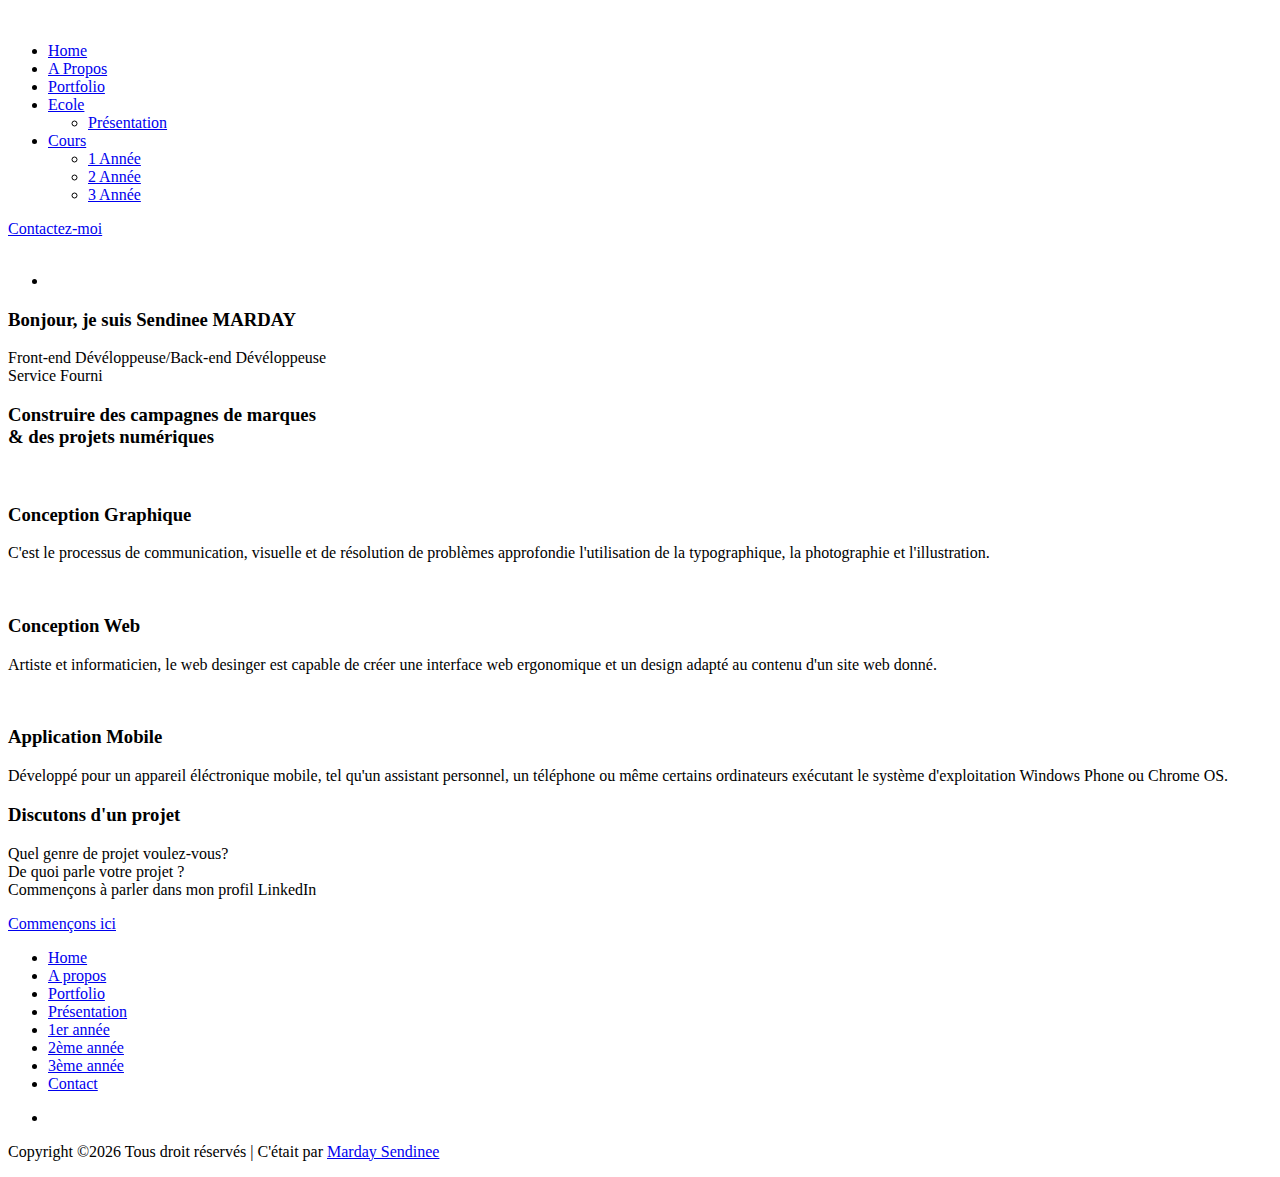
==== index.html @ f63683ca "Add files via upload" ====
<!doctype html>
<html class="no-js">

<head>
    <meta charset="utf-8">
    <meta http-equiv="x-ua-compatible" content="ie=edge">
    <title>PORTFOLIO</title>
    <meta name="description" content="">
    <meta name="viewport" content="width=device-width, initial-scale=1">

    <!-- CSS here -->
    <link rel="stylesheet" href="css/bootstrap.min.css">
    <link rel="stylesheet" href="css/owl.carousel.min.css">
    <link rel="stylesheet" href="css/magnific-popup.css">
    <link rel="stylesheet" href="css/font-awesome.min.css">
    <link rel="stylesheet" href="css/themify-icons.css">
    <link rel="stylesheet" href="css/nice-select.css">
    <link rel="stylesheet" href="css/flaticon.css">
    <link rel="stylesheet" href="css/gijgo.css">
    <link rel="stylesheet" href="css/animate.min.css">
    <link rel="stylesheet" href="css/slick.css">
    <link rel="stylesheet" href="css/slicknav.css">
    <link rel="stylesheet" href="css/style.css">
</head>

<body>

    <!-- header-start -->
    <header>
        <div class="header-area ">
            <div id="sticky-header" class="main-header-area">
                <div class="container-fluid">
                    <div class="row align-items-center">
                        <div class="col-xl-3 col-lg-2">
                            <div class="logo">
                                <a href="index.html">
                                    <img src="img/" alt="">
                                </a>
                            </div>
                        </div>
                        <div class="col-xl-6 col-lg-7">
                            <div class="main-menu  d-none d-lg-block">
                                <nav>
                                    <ul id="navigation">
                                        <li><a class="active" href="index.html">Home</a></li>
                                        <li><a href="propos.html">A Propos</a></li>
                                        <li><a href="portfolio.html">Portfolio</a></li>
                                        <li><a href="#">Ecole<i class="ti-angle-down"></i></a>
                                            <ul class="submenu">
                                                <li><a href="presentation.html">Présentation</a></li>

                                            </ul>
                                        </li>
                                        <li><a href="#">Cours<i class="ti-angle-down"></i></a>
                                            <ul class="submenu">
                                                <li><a href="1_annee.html">1 Année</a></li>
                                                <li><a href="2_annee.html">2 Année</a></li>
                                                <li><a href="3_annee.html">3 Année</a></li>
                                            </ul>
                                        </li>
                                    </ul>
                                </nav>
                            </div>
                        </div>
                        <div class="col-xl-3 col-lg-3 d-none d-lg-block">
                            <div class="Appointment">
                                <div class="book_btn d-none d-lg-block">
                                    <a  href="contact.html">Contactez-moi</a>
                                </div>
                            </div>
                        </div>
                        <div class="col-12">
                            <div class="mobile_menu d-block d-lg-none"></div>
                        </div>
                    </div>

                </div>
            </div>
        </div>
    </header>
    <!-- header-end -->

    <!-- slider_area_start -->
    <div class="slider_area">
        <div class="single_slider  d-flex align-items-center slider_bg_1">
            <div class="shap_pattern d-none d-lg-block">
                <img src="img/about/grid.png" alt="">
            </div>
            <div class="social_links">
                <ul>
                    <li><a href="https://www.linkedin.com/in/sendinee-marday-591853164/"> <i class="fa fa-linkedin"></i> </a></li>
                </ul>
            </div>
            <div class="container">
                <div class="row align-items-center">
                    <div class="col-xl-12">
                        <div class="slider_text text-center">
                            <h3>
                                Bonjour, je suis Sendinee MARDAY
                            </h3>
                            <span>Front-end Dévéloppeuse/Back-end Dévéloppeuse</span>
                        </div>
                    </div>
                </div>
            </div>
        </div>
    </div>
    <!-- slider_area_end -->

    <!-- service_area  -->
    <div class="service_area">
        <div class="container">
            <div class="row">
                <div class="col-xl-12">
                    <div class="section_title text-center mb-65">
                        <span>Service Fourni</span>
                        <h3>Construire des campagnes de marques <br>
                                & des projets numériques</h3>
                    </div>
                </div>
            </div>
            <div class="row">
                <div class="col-xl-4 col-md-4">
                    <div class="single_service text-center">
                        <div class="icon">
                            <img src="img/svg_icon/1.svg" alt="">
                        </div>
                        <h3>Conception Graphique</h3>
                        <p>C'est le processus de communication, visuelle et de résolution de problèmes approfondie l'utilisation de la typographique, la photographie et l'illustration.</p>
                    </div>
                </div>
                <div class="col-xl-4 col-md-4">
                    <div class="single_service text-center">
                        <div class="icon">
                            <img src="img/svg_icon/2.svg" alt="">
                        </div>
                        <h3>Conception Web</h3>
                        <p>Artiste et informaticien, le web desinger est capable de créer une interface web ergonomique et un design adapté au contenu d'un site web donné.</p>
                    </div>
                </div>
                <div class="col-xl-4 col-md-4">
                    <div class="single_service text-center">
                        <div class="icon">
                            <img src="img/svg_icon/3.svg" alt="">
                        </div>
                        <h3>Application Mobile</h3>
                        <p>Développé pour un appareil éléctronique mobile, tel qu'un assistant personnel, un téléphone ou même certains ordinateurs exécutant le système d'exploitation Windows Phone ou Chrome OS.</p>
                    </div>
                </div>
            </div>
        </div>
    </div>
    <!--/ service_area  -->

    
    <div class="discuss_projects">
        <div class="container">
            <div class="row">
                <div class="col-xl-12">
                    <div class="project_text text-center">
                        <h3>Discutons d'un projet</h3>
                        <p>Quel genre de projet voulez-vous? <br> De quoi parle votre projet ? <br> Commençons à parler dans mon profil LinkedIn </p>
                        <a class="boxed-btn3" href="https://www.linkedin.com/in/sendinee-marday-591853164/">Commençons ici</a>
                    </div>
                </div>
            </div>
        </div>
    </div>

    <!-- footer start -->
    <footer class="footer">
        <div class="footer_top">
            <div class="container">
                <div class="row align-items-center">
                    <div class="col-xl-6 col-md-6">
                        <div class="menu_links">
                            <ul>
                                <li><a href="index.html">Home</a></li>
                                <li><a href="propos.html">A propos</a></li>
                                <li><a href="portfolio.html">Portfolio</a></li>
                                <li><a href="presentation.html">Présentation</a></li>
                                <li><a href="1_annee.html">1er année</a></li>
                                <li><a href="2_annee.html">2ème année</a></li>
                                <li><a href="3_annee.html">3ème année</a></li>
                                <li><a href="contact.html">Contact</a></li>

                            </ul>
                        </div>
                    </div>
                    <div class="col-xl-6 col-md-6">
                        <div class="socail_links">
                            <ul>
                                <li><a href="https://www.linkedin.com/in/sendinee-marday-591853164/"> <i class="fa fa-linkedin"></i> </a></li>
                            </ul>
                        </div>
                    </div>
                </div>
            </div>
        </div>
        <div class="copy-right_text">
            <div class="container">
                <div class="footer_border"></div>
                <div class="row">
                    <div class="col-xl-12">
                        <p class="copy_right text-center">
                            <!---------------------------------------Link ------------------------------------------------------->
                            Copyright &copy;<script>document.write(new Date().getFullYear());</script> Tous droit réservés | C'était <i class="fa fa-heart-o" aria-hidden="true"></i> par <a href="https://www.linkedin.com/in/sendinee-marday-591853164/" target="_blank">Marday Sendinee</a>
                            <!------------------------------------------- Link ---------------------------------------->
                        </p>
                    </div>
                </div>
            </div>
        </div>
    </footer>
    <!--/ footer end  -->

    <!-- JS here -->
    <script src="js/vendor/modernizr-3.5.0.min.js"></script>
    <script src="js/vendor/jquery-1.12.4.min.js"></script>
    <script src="js/popper.min.js"></script>
    <script src="js/bootstrap.min.js"></script>
    <script src="js/owl.carousel.min.js"></script>
    <script src="js/isotope.pkgd.min.js"></script>
    <script src="js/ajax-form.js"></script>
    <script src="js/waypoints.min.js"></script>
    <script src="js/jquery.counterup.min.js"></script>
    <script src="js/imagesloaded.pkgd.min.js"></script>
    <script src="js/scrollIt.js"></script>
    <script src="js/jquery.scrollUp.min.js"></script>
    <script src="js/wow.min.js"></script>
    <script src="js/nice-select.min.js"></script>
    <script src="js/jquery.slicknav.min.js"></script>
    <script src="js/jquery.magnific-popup.min.js"></script>
    <script src="js/plugins.js"></script>
    <script src="js/gijgo.min.js"></script>

    <!--contact js-->
    <script src="js/contact.js"></script>
    <script src="js/jquery.ajaxchimp.min.js"></script>
    <script src="js/jquery.form.js"></script>
    <script src="js/jquery.validate.min.js"></script>
    <script src="js/mail-script.js"></script>

    <script src="js/main.js"></script>
</body>

</html>
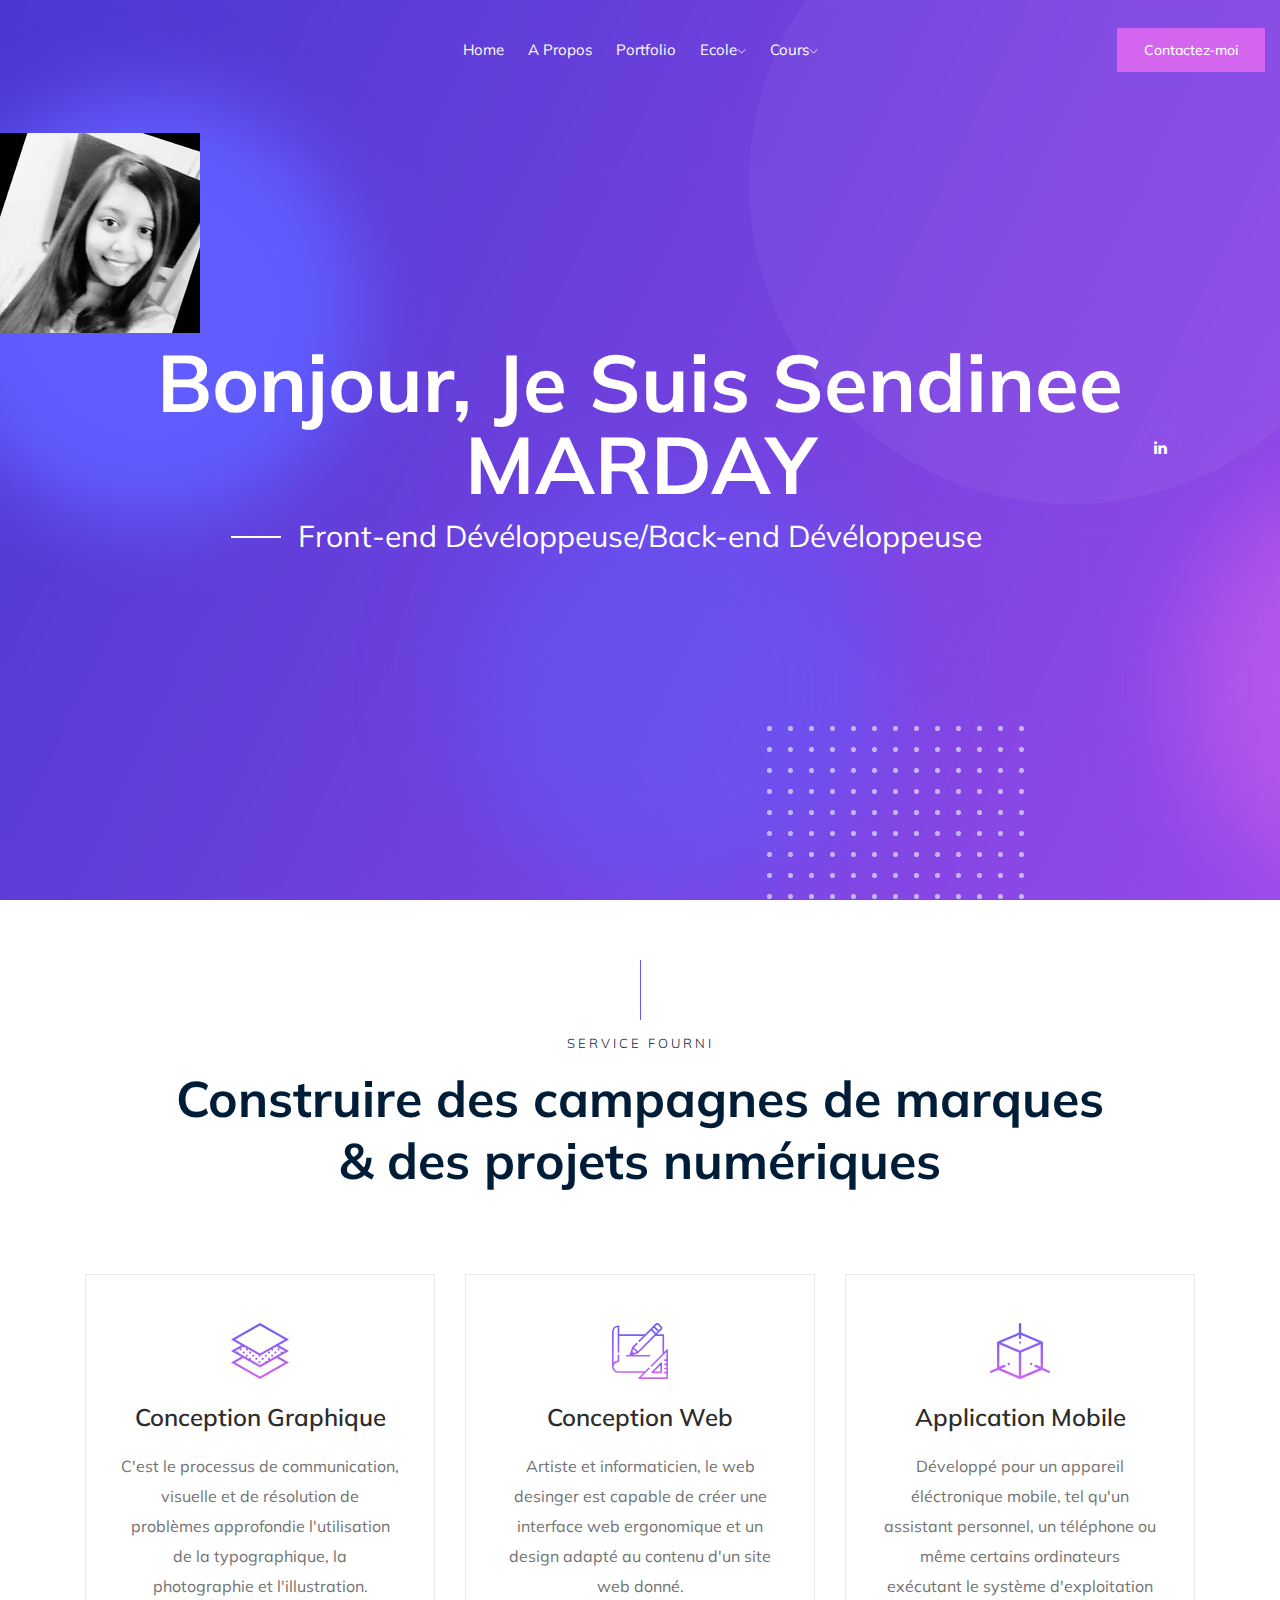
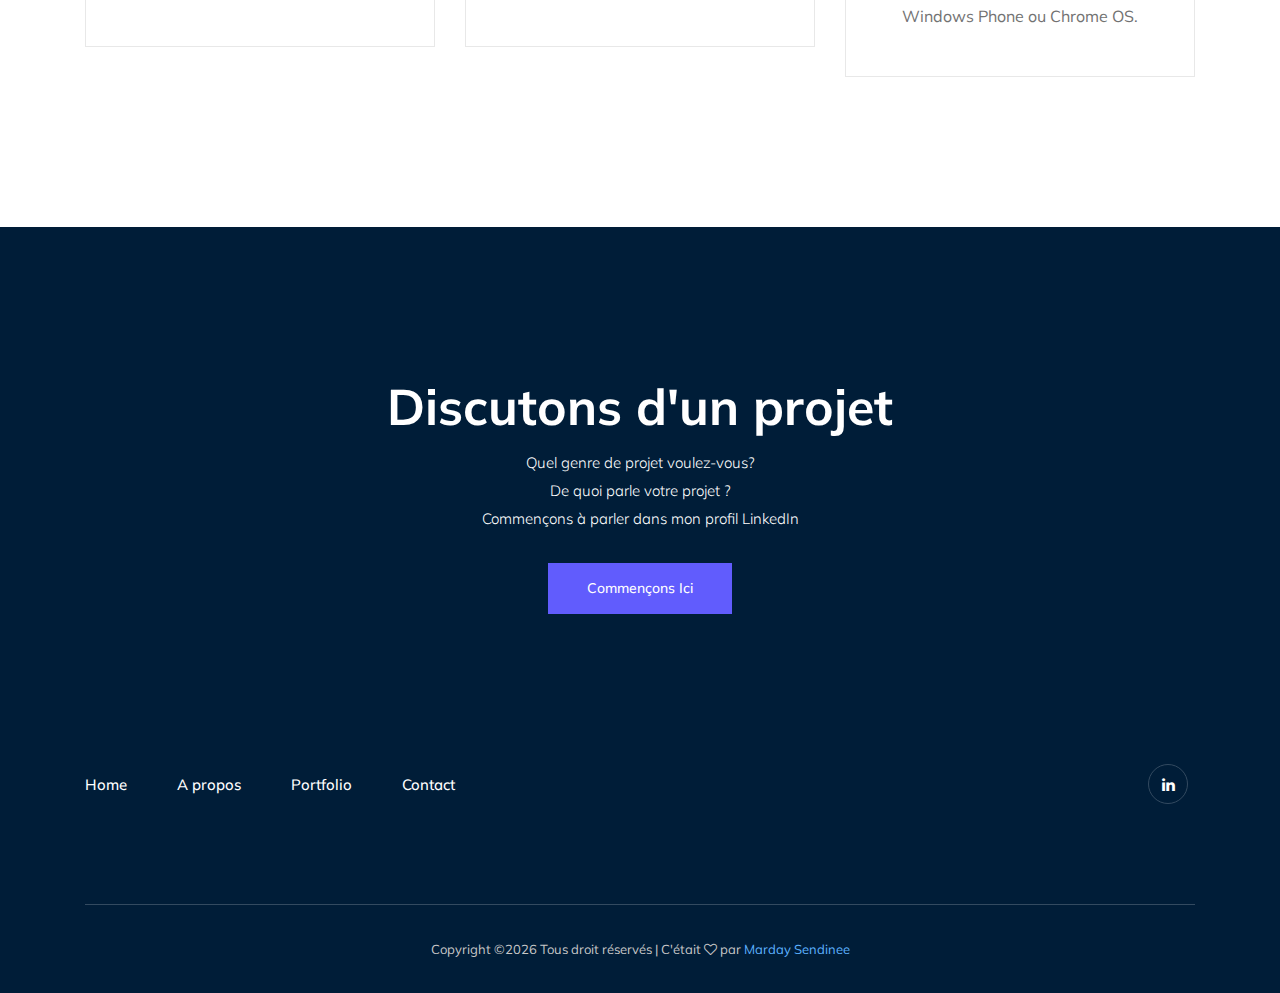
==== commit 775cfbfe: "Update index.html" ====
--- a/index.html
+++ b/index.html
@@ -178,10 +178,6 @@
                                 <li><a href="index.html">Home</a></li>
                                 <li><a href="propos.html">A propos</a></li>
                                 <li><a href="portfolio.html">Portfolio</a></li>
-                                <li><a href="presentation.html">Présentation</a></li>
-                                <li><a href="1_annee.html">1er année</a></li>
-                                <li><a href="2_annee.html">2ème année</a></li>
-                                <li><a href="3_annee.html">3ème année</a></li>
                                 <li><a href="contact.html">Contact</a></li>
 
                             </ul>
@@ -244,4 +240,4 @@
     <script src="js/main.js"></script>
 </body>
 
-</html>+</html>
--- a/css/themify-icons.css
+++ b/css/themify-icons.css
@@ -0,0 +1,1081 @@
+@font-face {
+	font-family: 'themify';
+	src:url('../fonts/themify.eot?-fvbane');
+	src:url('../fonts/themify.eot?#iefix-fvbane') format('embedded-opentype'),
+		url('../fonts/themify.woff?-fvbane') format('woff'),
+		url('../fonts/themify.ttf?-fvbane') format('truetype'),
+		url('../fonts/themify.svg?-fvbane#themify') format('svg');
+	font-weight: normal;
+	font-style: normal;
+}
+
+[class^="ti-"], [class*=" ti-"] {
+	font-family: 'themify';
+	/* speak: none; */
+	font-style: normal;
+	font-weight: normal;
+	font-variant: normal;
+	text-transform: none;
+	line-height: 1;
+
+	/* Better Font Rendering =========== */
+	-webkit-font-smoothing: antialiased;
+	-moz-osx-font-smoothing: grayscale;
+}
+
+.ti-wand:before {
+	content: "\e600";
+}
+.ti-volume:before {
+	content: "\e601";
+}
+.ti-user:before {
+	content: "\e602";
+}
+.ti-unlock:before {
+	content: "\e603";
+}
+.ti-unlink:before {
+	content: "\e604";
+}
+.ti-trash:before {
+	content: "\e605";
+}
+.ti-thought:before {
+	content: "\e606";
+}
+.ti-target:before {
+	content: "\e607";
+}
+.ti-tag:before {
+	content: "\e608";
+}
+.ti-tablet:before {
+	content: "\e609";
+}
+.ti-star:before {
+	content: "\e60a";
+}
+.ti-spray:before {
+	content: "\e60b";
+}
+.ti-signal:before {
+	content: "\e60c";
+}
+.ti-shopping-cart:before {
+	content: "\e60d";
+}
+.ti-shopping-cart-full:before {
+	content: "\e60e";
+}
+.ti-settings:before {
+	content: "\e60f";
+}
+.ti-search:before {
+	content: "\e610";
+}
+.ti-zoom-in:before {
+	content: "\e611";
+}
+.ti-zoom-out:before {
+	content: "\e612";
+}
+.ti-cut:before {
+	content: "\e613";
+}
+.ti-ruler:before {
+	content: "\e614";
+}
+.ti-ruler-pencil:before {
+	content: "\e615";
+}
+.ti-ruler-alt:before {
+	content: "\e616";
+}
+.ti-bookmark:before {
+	content: "\e617";
+}
+.ti-bookmark-alt:before {
+	content: "\e618";
+}
+.ti-reload:before {
+	content: "\e619";
+}
+.ti-plus:before {
+	content: "\e61a";
+}
+.ti-pin:before {
+	content: "\e61b";
+}
+.ti-pencil:before {
+	content: "\e61c";
+}
+.ti-pencil-alt:before {
+	content: "\e61d";
+}
+.ti-paint-roller:before {
+	content: "\e61e";
+}
+.ti-paint-bucket:before {
+	content: "\e61f";
+}
+.ti-na:before {
+	content: "\e620";
+}
+.ti-mobile:before {
+	content: "\e621";
+}
+.ti-minus:before {
+	content: "\e622";
+}
+.ti-medall:before {
+	content: "\e623";
+}
+.ti-medall-alt:before {
+	content: "\e624";
+}
+.ti-marker:before {
+	content: "\e625";
+}
+.ti-marker-alt:before {
+	content: "\e626";
+}
+.ti-arrow-up:before {
+	content: "\e627";
+}
+.ti-arrow-right:before {
+	content: "\e628";
+}
+.ti-arrow-left:before {
+	content: "\e629";
+}
+.ti-arrow-down:before {
+	content: "\e62a";
+}
+.ti-lock:before {
+	content: "\e62b";
+}
+.ti-location-arrow:before {
+	content: "\e62c";
+}
+.ti-link:before {
+	content: "\e62d";
+}
+.ti-layout:before {
+	content: "\e62e";
+}
+.ti-layers:before {
+	content: "\e62f";
+}
+.ti-layers-alt:before {
+	content: "\e630";
+}
+.ti-key:before {
+	content: "\e631";
+}
+.ti-import:before {
+	content: "\e632";
+}
+.ti-image:before {
+	content: "\e633";
+}
+.ti-heart:before {
+	content: "\e634";
+}
+.ti-heart-broken:before {
+	content: "\e635";
+}
+.ti-hand-stop:before {
+	content: "\e636";
+}
+.ti-hand-open:before {
+	content: "\e637";
+}
+.ti-hand-drag:before {
+	content: "\e638";
+}
+.ti-folder:before {
+	content: "\e639";
+}
+.ti-flag:before {
+	content: "\e63a";
+}
+.ti-flag-alt:before {
+	content: "\e63b";
+}
+.ti-flag-alt-2:before {
+	content: "\e63c";
+}
+.ti-eye:before {
+	content: "\e63d";
+}
+.ti-export:before {
+	content: "\e63e";
+}
+.ti-exchange-vertical:before {
+	content: "\e63f";
+}
+.ti-desktop:before {
+	content: "\e640";
+}
+.ti-cup:before {
+	content: "\e641";
+}
+.ti-crown:before {
+	content: "\e642";
+}
+.ti-comments:before {
+	content: "\e643";
+}
+.ti-comment:before {
+	content: "\e644";
+}
+.ti-comment-alt:before {
+	content: "\e645";
+}
+.ti-close:before {
+	content: "\e646";
+}
+.ti-clip:before {
+	content: "\e647";
+}
+.ti-angle-up:before {
+	content: "\e648";
+}
+.ti-angle-right:before {
+	content: "\e649";
+}
+.ti-angle-left:before {
+	content: "\e64a";
+}
+.ti-angle-down:before {
+	content: "\e64b";
+}
+.ti-check:before {
+	content: "\e64c";
+}
+.ti-check-box:before {
+	content: "\e64d";
+}
+.ti-camera:before {
+	content: "\e64e";
+}
+.ti-announcement:before {
+	content: "\e64f";
+}
+.ti-brush:before {
+	content: "\e650";
+}
+.ti-briefcase:before {
+	content: "\e651";
+}
+.ti-bolt:before {
+	content: "\e652";
+}
+.ti-bolt-alt:before {
+	content: "\e653";
+}
+.ti-blackboard:before {
+	content: "\e654";
+}
+.ti-bag:before {
+	content: "\e655";
+}
+.ti-move:before {
+	content: "\e656";
+}
+.ti-arrows-vertical:before {
+	content: "\e657";
+}
+.ti-arrows-horizontal:before {
+	content: "\e658";
+}
+.ti-fullscreen:before {
+	content: "\e659";
+}
+.ti-arrow-top-right:before {
+	content: "\e65a";
+}
+.ti-arrow-top-left:before {
+	content: "\e65b";
+}
+.ti-arrow-circle-up:before {
+	content: "\e65c";
+}
+.ti-arrow-circle-right:before {
+	content: "\e65d";
+}
+.ti-arrow-circle-left:before {
+	content: "\e65e";
+}
+.ti-arrow-circle-down:before {
+	content: "\e65f";
+}
+.ti-angle-double-up:before {
+	content: "\e660";
+}
+.ti-angle-double-right:before {
+	content: "\e661";
+}
+.ti-angle-double-left:before {
+	content: "\e662";
+}
+.ti-angle-double-down:before {
+	content: "\e663";
+}
+.ti-zip:before {
+	content: "\e664";
+}
+.ti-world:before {
+	content: "\e665";
+}
+.ti-wheelchair:before {
+	content: "\e666";
+}
+.ti-view-list:before {
+	content: "\e667";
+}
+.ti-view-list-alt:before {
+	content: "\e668";
+}
+.ti-view-grid:before {
+	content: "\e669";
+}
+.ti-uppercase:before {
+	content: "\e66a";
+}
+.ti-upload:before {
+	content: "\e66b";
+}
+.ti-underline:before {
+	content: "\e66c";
+}
+.ti-truck:before {
+	content: "\e66d";
+}
+.ti-timer:before {
+	content: "\e66e";
+}
+.ti-ticket:before {
+	content: "\e66f";
+}
+.ti-thumb-up:before {
+	content: "\e670";
+}
+.ti-thumb-down:before {
+	content: "\e671";
+}
+.ti-text:before {
+	content: "\e672";
+}
+.ti-stats-up:before {
+	content: "\e673";
+}
+.ti-stats-down:before {
+	content: "\e674";
+}
+.ti-split-v:before {
+	content: "\e675";
+}
+.ti-split-h:before {
+	content: "\e676";
+}
+.ti-smallcap:before {
+	content: "\e677";
+}
+.ti-shine:before {
+	content: "\e678";
+}
+.ti-shift-right:before {
+	content: "\e679";
+}
+.ti-shift-left:before {
+	content: "\e67a";
+}
+.ti-shield:before {
+	content: "\e67b";
+}
+.ti-notepad:before {
+	content: "\e67c";
+}
+.ti-server:before {
+	content: "\e67d";
+}
+.ti-quote-right:before {
+	content: "\e67e";
+}
+.ti-quote-left:before {
+	content: "\e67f";
+}
+.ti-pulse:before {
+	content: "\e680";
+}
+.ti-printer:before {
+	content: "\e681";
+}
+.ti-power-off:before {
+	content: "\e682";
+}
+.ti-plug:before {
+	content: "\e683";
+}
+.ti-pie-chart:before {
+	content: "\e684";
+}
+.ti-paragraph:before {
+	content: "\e685";
+}
+.ti-panel:before {
+	content: "\e686";
+}
+.ti-package:before {
+	content: "\e687";
+}
+.ti-music:before {
+	content: "\e688";
+}
+.ti-music-alt:before {
+	content: "\e689";
+}
+.ti-mouse:before {
+	content: "\e68a";
+}
+.ti-mouse-alt:before {
+	content: "\e68b";
+}
+.ti-money:before {
+	content: "\e68c";
+}
+.ti-microphone:before {
+	content: "\e68d";
+}
+.ti-menu:before {
+	content: "\e68e";
+}
+.ti-menu-alt:before {
+	content: "\e68f";
+}
+.ti-map:before {
+	content: "\e690";
+}
+.ti-map-alt:before {
+	content: "\e691";
+}
+.ti-loop:before {
+	content: "\e692";
+}
+.ti-location-pin:before {
+	content: "\e693";
+}
+.ti-list:before {
+	content: "\e694";
+}
+.ti-light-bulb:before {
+	content: "\e695";
+}
+.ti-Italic:before {
+	content: "\e696";
+}
+.ti-info:before {
+	content: "\e697";
+}
+.ti-infinite:before {
+	content: "\e698";
+}
+.ti-id-badge:before {
+	content: "\e699";
+}
+.ti-hummer:before {
+	content: "\e69a";
+}
+.ti-home:before {
+	content: "\e69b";
+}
+.ti-help:before {
+	content: "\e69c";
+}
+.ti-headphone:before {
+	content: "\e69d";
+}
+.ti-harddrives:before {
+	content: "\e69e";
+}
+.ti-harddrive:before {
+	content: "\e69f";
+}
+.ti-gift:before {
+	content: "\e6a0";
+}
+.ti-game:before {
+	content: "\e6a1";
+}
+.ti-filter:before {
+	content: "\e6a2";
+}
+.ti-files:before {
+	content: "\e6a3";
+}
+.ti-file:before {
+	content: "\e6a4";
+}
+.ti-eraser:before {
+	content: "\e6a5";
+}
+.ti-envelope:before {
+	content: "\e6a6";
+}
+.ti-download:before {
+	content: "\e6a7";
+}
+.ti-direction:before {
+	content: "\e6a8";
+}
+.ti-direction-alt:before {
+	content: "\e6a9";
+}
+.ti-dashboard:before {
+	content: "\e6aa";
+}
+.ti-control-stop:before {
+	content: "\e6ab";
+}
+.ti-control-shuffle:before {
+	content: "\e6ac";
+}
+.ti-control-play:before {
+	content: "\e6ad";
+}
+.ti-control-pause:before {
+	content: "\e6ae";
+}
+.ti-control-forward:before {
+	content: "\e6af";
+}
+.ti-control-backward:before {
+	content: "\e6b0";
+}
+.ti-cloud:before {
+	content: "\e6b1";
+}
+.ti-cloud-up:before {
+	content: "\e6b2";
+}
+.ti-cloud-down:before {
+	content: "\e6b3";
+}
+.ti-clipboard:before {
+	content: "\e6b4";
+}
+.ti-car:before {
+	content: "\e6b5";
+}
+.ti-calendar:before {
+	content: "\e6b6";
+}
+.ti-book:before {
+	content: "\e6b7";
+}
+.ti-bell:before {
+	content: "\e6b8";
+}
+.ti-basketball:before {
+	content: "\e6b9";
+}
+.ti-bar-chart:before {
+	content: "\e6ba";
+}
+.ti-bar-chart-alt:before {
+	content: "\e6bb";
+}
+.ti-back-right:before {
+	content: "\e6bc";
+}
+.ti-back-left:before {
+	content: "\e6bd";
+}
+.ti-arrows-corner:before {
+	content: "\e6be";
+}
+.ti-archive:before {
+	content: "\e6bf";
+}
+.ti-anchor:before {
+	content: "\e6c0";
+}
+.ti-align-right:before {
+	content: "\e6c1";
+}
+.ti-align-left:before {
+	content: "\e6c2";
+}
+.ti-align-justify:before {
+	content: "\e6c3";
+}
+.ti-align-center:before {
+	content: "\e6c4";
+}
+.ti-alert:before {
+	content: "\e6c5";
+}
+.ti-alarm-clock:before {
+	content: "\e6c6";
+}
+.ti-agenda:before {
+	content: "\e6c7";
+}
+.ti-write:before {
+	content: "\e6c8";
+}
+.ti-window:before {
+	content: "\e6c9";
+}
+.ti-widgetized:before {
+	content: "\e6ca";
+}
+.ti-widget:before {
+	content: "\e6cb";
+}
+.ti-widget-alt:before {
+	content: "\e6cc";
+}
+.ti-wallet:before {
+	content: "\e6cd";
+}
+.ti-video-clapper:before {
+	content: "\e6ce";
+}
+.ti-video-camera:before {
+	content: "\e6cf";
+}
+.ti-vector:before {
+	content: "\e6d0";
+}
+.ti-themify-logo:before {
+	content: "\e6d1";
+}
+.ti-themify-favicon:before {
+	content: "\e6d2";
+}
+.ti-themify-favicon-alt:before {
+	content: "\e6d3";
+}
+.ti-support:before {
+	content: "\e6d4";
+}
+.ti-stamp:before {
+	content: "\e6d5";
+}
+.ti-split-v-alt:before {
+	content: "\e6d6";
+}
+.ti-slice:before {
+	content: "\e6d7";
+}
+.ti-shortcode:before {
+	content: "\e6d8";
+}
+.ti-shift-right-alt:before {
+	content: "\e6d9";
+}
+.ti-shift-left-alt:before {
+	content: "\e6da";
+}
+.ti-ruler-alt-2:before {
+	content: "\e6db";
+}
+.ti-receipt:before {
+	content: "\e6dc";
+}
+.ti-pin2:before {
+	content: "\e6dd";
+}
+.ti-pin-alt:before {
+	content: "\e6de";
+}
+.ti-pencil-alt2:before {
+	content: "\e6df";
+}
+.ti-palette:before {
+	content: "\e6e0";
+}
+.ti-more:before {
+	content: "\e6e1";
+}
+.ti-more-alt:before {
+	content: "\e6e2";
+}
+.ti-microphone-alt:before {
+	content: "\e6e3";
+}
+.ti-magnet:before {
+	content: "\e6e4";
+}
+.ti-line-double:before {
+	content: "\e6e5";
+}
+.ti-line-dotted:before {
+	content: "\e6e6";
+}
+.ti-line-dashed:before {
+	content: "\e6e7";
+}
+.ti-layout-width-full:before {
+	content: "\e6e8";
+}
+.ti-layout-width-default:before {
+	content: "\e6e9";
+}
+.ti-layout-width-default-alt:before {
+	content: "\e6ea";
+}
+.ti-layout-tab:before {
+	content: "\e6eb";
+}
+.ti-layout-tab-window:before {
+	content: "\e6ec";
+}
+.ti-layout-tab-v:before {
+	content: "\e6ed";
+}
+.ti-layout-tab-min:before {
+	content: "\e6ee";
+}
+.ti-layout-slider:before {
+	content: "\e6ef";
+}
+.ti-layout-slider-alt:before {
+	content: "\e6f0";
+}
+.ti-layout-sidebar-right:before {
+	content: "\e6f1";
+}
+.ti-layout-sidebar-none:before {
+	content: "\e6f2";
+}
+.ti-layout-sidebar-left:before {
+	content: "\e6f3";
+}
+.ti-layout-placeholder:before {
+	content: "\e6f4";
+}
+.ti-layout-menu:before {
+	content: "\e6f5";
+}
+.ti-layout-menu-v:before {
+	content: "\e6f6";
+}
+.ti-layout-menu-separated:before {
+	content: "\e6f7";
+}
+.ti-layout-menu-full:before {
+	content: "\e6f8";
+}
+.ti-layout-media-right-alt:before {
+	content: "\e6f9";
+}
+.ti-layout-media-right:before {
+	content: "\e6fa";
+}
+.ti-layout-media-overlay:before {
+	content: "\e6fb";
+}
+.ti-layout-media-overlay-alt:before {
+	content: "\e6fc";
+}
+.ti-layout-media-overlay-alt-2:before {
+	content: "\e6fd";
+}
+.ti-layout-media-left-alt:before {
+	content: "\e6fe";
+}
+.ti-layout-media-left:before {
+	content: "\e6ff";
+}
+.ti-layout-media-center-alt:before {
+	content: "\e700";
+}
+.ti-layout-media-center:before {
+	content: "\e701";
+}
+.ti-layout-list-thumb:before {
+	content: "\e702";
+}
+.ti-layout-list-thumb-alt:before {
+	content: "\e703";
+}
+.ti-layout-list-post:before {
+	content: "\e704";
+}
+.ti-layout-list-large-image:before {
+	content: "\e705";
+}
+.ti-layout-line-solid:before {
+	content: "\e706";
+}
+.ti-layout-grid4:before {
+	content: "\e707";
+}
+.ti-layout-grid3:before {
+	content: "\e708";
+}
+.ti-layout-grid2:before {
+	content: "\e709";
+}
+.ti-layout-grid2-thumb:before {
+	content: "\e70a";
+}
+.ti-layout-cta-right:before {
+	content: "\e70b";
+}
+.ti-layout-cta-left:before {
+	content: "\e70c";
+}
+.ti-layout-cta-center:before {
+	content: "\e70d";
+}
+.ti-layout-cta-btn-right:before {
+	content: "\e70e";
+}
+.ti-layout-cta-btn-left:before {
+	content: "\e70f";
+}
+.ti-layout-column4:before {
+	content: "\e710";
+}
+.ti-layout-column3:before {
+	content: "\e711";
+}
+.ti-layout-column2:before {
+	content: "\e712";
+}
+.ti-layout-accordion-separated:before {
+	content: "\e713";
+}
+.ti-layout-accordion-merged:before {
+	content: "\e714";
+}
+.ti-layout-accordion-list:before {
+	content: "\e715";
+}
+.ti-ink-pen:before {
+	content: "\e716";
+}
+.ti-info-alt:before {
+	content: "\e717";
+}
+.ti-help-alt:before {
+	content: "\e718";
+}
+.ti-headphone-alt:before {
+	content: "\e719";
+}
+.ti-hand-point-up:before {
+	content: "\e71a";
+}
+.ti-hand-point-right:before {
+	content: "\e71b";
+}
+.ti-hand-point-left:before {
+	content: "\e71c";
+}
+.ti-hand-point-down:before {
+	content: "\e71d";
+}
+.ti-gallery:before {
+	content: "\e71e";
+}
+.ti-face-smile:before {
+	content: "\e71f";
+}
+.ti-face-sad:before {
+	content: "\e720";
+}
+.ti-credit-card:before {
+	content: "\e721";
+}
+.ti-control-skip-forward:before {
+	content: "\e722";
+}
+.ti-control-skip-backward:before {
+	content: "\e723";
+}
+.ti-control-record:before {
+	content: "\e724";
+}
+.ti-control-eject:before {
+	content: "\e725";
+}
+.ti-comments-smiley:before {
+	content: "\e726";
+}
+.ti-brush-alt:before {
+	content: "\e727";
+}
+.ti-youtube:before {
+	content: "\e728";
+}
+.ti-vimeo:before {
+	content: "\e729";
+}
+.ti-twitter:before {
+	content: "\e72a";
+}
+.ti-time:before {
+	content: "\e72b";
+}
+.ti-tumblr:before {
+	content: "\e72c";
+}
+.ti-skype:before {
+	content: "\e72d";
+}
+.ti-share:before {
+	content: "\e72e";
+}
+.ti-share-alt:before {
+	content: "\e72f";
+}
+.ti-rocket:before {
+	content: "\e730";
+}
+.ti-pinterest:before {
+	content: "\e731";
+}
+.ti-new-window:before {
+	content: "\e732";
+}
+.ti-microsoft:before {
+	content: "\e733";
+}
+.ti-list-ol:before {
+	content: "\e734";
+}
+.ti-linkedin:before {
+	content: "\e735";
+}
+.ti-layout-sidebar-2:before {
+	content: "\e736";
+}
+.ti-layout-grid4-alt:before {
+	content: "\e737";
+}
+.ti-layout-grid3-alt:before {
+	content: "\e738";
+}
+.ti-layout-grid2-alt:before {
+	content: "\e739";
+}
+.ti-layout-column4-alt:before {
+	content: "\e73a";
+}
+.ti-layout-column3-alt:before {
+	content: "\e73b";
+}
+.ti-layout-column2-alt:before {
+	content: "\e73c";
+}
+.ti-instagram:before {
+	content: "\e73d";
+}
+.ti-google:before {
+	content: "\e73e";
+}
+.ti-github:before {
+	content: "\e73f";
+}
+.ti-flickr:before {
+	content: "\e740";
+}
+.ti-facebook:before {
+	content: "\e741";
+}
+.ti-dropbox:before {
+	content: "\e742";
+}
+.ti-dribbble:before {
+	content: "\e743";
+}
+.ti-apple:before {
+	content: "\e744";
+}
+.ti-android:before {
+	content: "\e745";
+}
+.ti-save:before {
+	content: "\e746";
+}
+.ti-save-alt:before {
+	content: "\e747";
+}
+.ti-yahoo:before {
+	content: "\e748";
+}
+.ti-wordpress:before {
+	content: "\e749";
+}
+.ti-vimeo-alt:before {
+	content: "\e74a";
+}
+.ti-twitter-alt:before {
+	content: "\e74b";
+}
+.ti-tumblr-alt:before {
+	content: "\e74c";
+}
+.ti-trello:before {
+	content: "\e74d";
+}
+.ti-stack-overflow:before {
+	content: "\e74e";
+}
+.ti-soundcloud:before {
+	content: "\e74f";
+}
+.ti-sharethis:before {
+	content: "\e750";
+}
+.ti-sharethis-alt:before {
+	content: "\e751";
+}
+.ti-reddit:before {
+	content: "\e752";
+}
+.ti-pinterest-alt:before {
+	content: "\e753";
+}
+.ti-microsoft-alt:before {
+	content: "\e754";
+}
+.ti-linux:before {
+	content: "\e755";
+}
+.ti-jsfiddle:before {
+	content: "\e756";
+}
+.ti-joomla:before {
+	content: "\e757";
+}
+.ti-html5:before {
+	content: "\e758";
+}
+.ti-flickr-alt:before {
+	content: "\e759";
+}
+.ti-email:before {
+	content: "\e75a";
+}
+.ti-drupal:before {
+	content: "\e75b";
+}
+.ti-dropbox-alt:before {
+	content: "\e75c";
+}
+.ti-css3:before {
+	content: "\e75d";
+}
+.ti-rss:before {
+	content: "\e75e";
+}
+.ti-rss-alt:before {
+	content: "\e75f";
+}
--- a/css/nice-select.css
+++ b/css/nice-select.css
@@ -0,0 +1,140 @@
+.nice-select {
+  -webkit-tap-highlight-color: transparent;
+  background-color: #fff;
+  border-radius: 5px;
+  border: solid 1px #e8e8e8;
+  box-sizing: border-box;
+  clear: both;
+  cursor: pointer;
+  display: block;
+  float: left;
+  font-family: inherit;
+  font-size: 14px;
+  font-weight: normal;
+  height: 42px;
+  line-height: 40px;
+  outline: none;
+  padding-left: 18px;
+  padding-right: 30px;
+  position: relative;
+  text-align: left !important;
+  -webkit-transition: all 0.2s ease-in-out;
+  transition: all 0.2s ease-in-out;
+  -webkit-user-select: none;
+     -moz-user-select: none;
+      -ms-user-select: none;
+          user-select: none;
+  white-space: nowrap;
+  width: auto; }
+  .nice-select:hover {
+    border-color: #dbdbdb; }
+  .nice-select:active, .nice-select.open, .nice-select:focus {
+    border-color: #999; }
+
+
+  .nice-select.disabled {
+    border-color: #ededed;
+    color: #999;
+    pointer-events: none; }
+    .nice-select.disabled:after {
+      border-color: #cccccc; }
+  .nice-select.wide {
+    width: 100%; }
+    .nice-select.wide .list {
+      left: 0 !important;
+      right: 0 !important; }
+  .nice-select.right {
+    float: right; }
+    .nice-select.right .list {
+      left: auto;
+      right: 0; }
+  .nice-select.small {
+    font-size: 12px;
+    height: 36px;
+    line-height: 34px; }
+    .nice-select.small:after {
+      height: 4px;
+      width: 4px; }
+    .nice-select.small .option {
+      line-height: 34px;
+      min-height: 34px; }
+  .nice-select .list {
+    background-color: #fff;
+    border-radius: 5px;
+    box-shadow: 0 0 0 1px rgba(68, 68, 68, 0.11);
+    box-sizing: border-box;
+    margin-top: 4px;
+    opacity: 0;
+    overflow: hidden;
+    padding: 0;
+    pointer-events: none;
+    position: absolute;
+    top: 100%;
+    left: 0;
+    -webkit-transform-origin: 50% 0;
+        -ms-transform-origin: 50% 0;
+            transform-origin: 50% 0;
+    -webkit-transform: scale(0.75) translateY(-21px);
+        -ms-transform: scale(0.75) translateY(-21px);
+            transform: scale(0.75) translateY(-21px);
+    -webkit-transition: all 0.2s cubic-bezier(0.5, 0, 0, 1.25), opacity 0.15s ease-out;
+    transition: all 0.2s cubic-bezier(0.5, 0, 0, 1.25), opacity 0.15s ease-out;
+    z-index: 9; }
+    .nice-select .list:hover .option:not(:hover) {
+      background-color: transparent !important; }
+  .nice-select .option {
+    cursor: pointer;
+    font-weight: 400;
+    line-height: 40px;
+    list-style: none;
+    min-height: 40px;
+    outline: none;
+    padding-left: 18px;
+    padding-right: 29px;
+    text-align: left;
+    -webkit-transition: all 0.2s;
+    transition: all 0.2s; }
+    .nice-select .option:hover, .nice-select .option.focus, .nice-select .option.selected.focus {
+      background-color: #f6f6f6; }
+    .nice-select .option.selected {
+      font-weight: bold; }
+    .nice-select .option.disabled {
+      background-color: transparent;
+      color: #999;
+      cursor: default; }
+
+.no-csspointerevents .nice-select .list {
+  display: none; }
+
+.no-csspointerevents .nice-select.open .list {
+  display: block; }
+
+
+
+
+
+  /* ,,,,,,,,,,,,,,,, */
+
+
+  .nice-select:after {
+    content: "\e64b";
+    display: block;
+    height: 5px;
+    margin-top: -5px;
+    pointer-events: none;
+    position: absolute;
+    right: 30px;
+    top: 8px;
+    transition: all 0.15s ease-in-out;
+    width: 5px;
+    font-family: 'themify';
+    color: #ddd; }
+
+    .nice-select.open:after {
+ }
+    .nice-select.open .list {
+      opacity: 1;
+      pointer-events: auto;
+      -webkit-transform: scale(1) translateY(0);
+          -ms-transform: scale(1) translateY(0);
+              transform: scale(1) translateY(0); }--- a/css/flaticon.css
+++ b/css/flaticon.css
@@ -0,0 +1,56 @@
+
+
+	/*
+  	Flaticon icon font: Flaticon
+  	Creation date: 07/09/2019 08:07
+  	*/
+
+	  @font-face {
+		font-family: "Flaticon";
+		src: url("../fonts/Flaticon.eot");
+		src: url("../fonts/Flaticon.eot");
+		src: url("../fonts/Flaticon.eot?#iefix") format("embedded-opentype"),
+			 url("../fonts/Flaticon.woff2") format("woff2"),
+			 url("../fonts/Flaticon.woff") format("woff"),
+			 url("../fonts/Flaticon.ttf") format("truetype"),
+			 url("../fonts/Flaticon.svg#Flaticon") format("svg");
+		font-weight: normal;
+		font-style: normal;
+	  }
+	  
+	  @media screen and (-webkit-min-device-pixel-ratio:0) {
+		@font-face {
+		  font-family: "Flaticon";
+		  src: url("./Flaticon.svg#Flaticon") format("svg");
+		}
+	  }
+	  
+	  [class^="flaticon-"]:before, [class*=" flaticon-"]:before,
+	  [class^="flaticon-"]:after, [class*=" flaticon-"]:after {   
+		font-family: Flaticon;
+			  font-size: 20px;
+	  font-style: normal;
+	  margin-left: 20px;
+	  }
+	  
+	.flaticon-legal-paper:before {
+		content: "\e001";
+	}
+	.flaticon-case:before {
+		content: "\e002";
+	}
+	.flaticon-survey:before {
+		content: "\e003";
+	}
+	.flaticon-bar-chart:before {
+		content: "\e004";
+	}
+	.flaticon-controls:before {
+		content: "\e005";
+	}
+	.flaticon-puzzle:before {
+		content: "\e006";
+	}
+	.flaticon-right:before {
+		content: "\e007";
+	}--- a/css/gijgo.css
+++ b/css/gijgo.css
@@ -0,0 +1,2704 @@
+.gj-button {
+    background-color: #f5f5f5;
+    border: 1px solid #ddd;
+    color: #000;
+    border-radius: 3px;
+    padding: 6px 10px;
+    cursor: pointer;
+}
+
+.gj-unselectable {
+    -webkit-touch-callout: none;
+    -webkit-user-select: none;
+    -khtml-user-select: none;
+    -moz-user-select: none;
+    -ms-user-select: none;
+    user-select: none;
+}
+
+.gj-row {
+    display: -webkit-box;
+    display: -ms-flexbox;
+    display: flex;
+    -ms-flex-wrap: wrap;
+    flex-wrap: wrap;
+}
+
+.gj-margin-left-5 {
+    margin-left: 5px;
+}
+
+.gj-margin-left-10 {
+    margin-left: 10px;
+}
+
+.gj-width-full {
+    width: 100%;
+}
+
+.gj-cursor-pointer {
+    cursor: pointer;
+}
+
+.gj-text-align-center {
+    text-align: center;
+}
+
+.gj-font-size-16 {
+    font-size: 16px;
+}
+
+.gj-hidden {
+    display: none;
+}
+
+/** Material Design */
+.gj-button-md {
+    background: 0 0;
+    border: none;
+    border-radius: 2px;
+    color: rgba(0, 0, 0, 0.87);
+    position: relative;
+    height: 36px;
+    margin: 0;
+    min-width: 64px;
+    padding: 0 16px;
+    display: inline-block;
+    font-family: "Roboto","Helvetica","Arial",sans-serif;
+    font-size: 1rem;
+    font-weight: 500;
+    text-transform: uppercase;
+    letter-spacing: 0;
+    overflow: hidden;
+    will-change: box-shadow;
+    transition: box-shadow .2s cubic-bezier(.4,0,1,1),background-color .2s cubic-bezier(.4,0,.2,1),color .2s cubic-bezier(.4,0,.2,1);
+    outline: none;
+    cursor: pointer;
+    text-decoration: none;
+    text-align: center;
+    line-height: 36px;
+    vertical-align: middle;
+    overflow: hidden;
+    -webkit-user-select: none;
+    -moz-user-select: none;
+    -ms-user-select: none;
+    user-select: none;
+}
+
+.gj-button-md:hover {
+    background-color: rgba(158,158,158,.2);
+}
+
+.gj-button-md:disabled {
+    color: rgba(0,0,0,.26);
+    background: 0 0;
+}
+
+.gj-button-md .material-icons,
+.gj-button-md .gj-icon {
+    vertical-align: middle;
+    /*font-size: 1.3rem;
+    margin-right: 4px;*/
+}
+
+.gj-button-md.gj-button-md-icon {
+    width: 24px;
+    height: 31px;
+    min-width: 24px;
+    padding: 0px;
+    display: table;
+}
+
+.gj-button-md.gj-button-md-icon .material-icons,
+.gj-button-md.gj-button-md-icon .gj-icon {
+    display: table-cell;
+    margin-right: 0px;
+    width: 24px;
+    height: 24px;
+}
+
+.gj-button-md.active {
+    background-color: rgba(158,158,158,.4);
+}
+
+.gj-button-md-group {
+    position: relative;
+    display: inline-block;
+    vertical-align: middle;
+}
+
+.gj-textbox-md {
+    border: none;
+    border-bottom: 1px solid rgba(0,0,0,.42);
+    display: block;
+    font-family: "Helvetica","Arial",sans-serif;
+    font-size: 16px;
+    line-height: 16px;
+    padding: 4px 0px;
+    margin: 0;
+    width: 100%;
+    background: 0 0;
+    text-align: left;
+    color: rgba(0,0,0,.87);
+}
+
+.gj-textbox-md:focus,
+.gj-textbox-md:active {
+    border-bottom: 2px solid rgba(0,0,0,.42);
+    outline: none;
+}
+
+.gj-textbox-md::placeholder {
+    color: #8e8e8e;
+}
+
+.gj-textbox-md:-ms-input-placeholder {
+    color: #8e8e8e;
+}
+
+.gj-textbox-md::-ms-input-placeholder {
+    color: #8e8e8e;
+}
+
+.gj-md-spacer-24 {
+    min-width: 24px;
+    width: 24px;
+    display: inline-block;
+}
+
+.gj-md-spacer-32 {
+    min-width: 32px;
+    width: 32px;
+    display: inline-block;
+}
+
+.gj-modal {
+    position: fixed;
+    top: 0;
+    right: 0;
+    bottom: 0;
+    left: 0;
+    z-index: 1203;
+    display: none;
+    overflow: hidden;
+    -webkit-overflow-scrolling: touch;
+    outline: 0;
+    background-color: rgba(0, 0, 0, 0.54118);
+    transition: 200ms ease opacity;
+    will-change: opacity;
+}
+
+/* List */
+ul.gj-list li [data-role="wrapper"] {
+    display: table;
+    width: 100%;
+}
+
+ul.gj-list li [data-role="checkbox"] {
+    display: table-cell;
+    vertical-align:middle;
+    text-align:center;
+}
+
+ul.gj-list li [data-role="image"] {
+    display: table-cell;
+    vertical-align:middle;
+    text-align:center;
+}
+
+ul.gj-list li [data-role="display"] {
+    display: table-cell;
+    vertical-align:middle;
+    cursor: pointer;
+}
+
+ul.gj-list li [data-role="display"]:empty:before {
+  content: "\200b"; /* unicode zero width space character */
+}
+
+/* List - Bootstrap */
+ul.gj-list-bootstrap {
+    padding-left: 0px;
+    margin-bottom: 0px;
+}
+
+ul.gj-list-bootstrap li {
+    padding: 0px;
+}
+
+ul.gj-list-bootstrap li [data-role="wrapper"] {
+    padding: 0px 10px;
+}
+
+ul.gj-list-bootstrap li [data-role="checkbox"] {
+    width: 24px;
+    padding: 3px;
+}
+
+ul.gj-list-bootstrap li [data-role="image"] {
+    width: 24px;
+    height: 24px;
+}
+
+ul.gj-list-bootstrap li [data-role="display"] {
+    padding: 8px 0px 8px 4px;
+}
+
+.list-group-item.active ul li, .list-group-item.active:focus ul li, .list-group-item.active:hover ul li {
+    text-shadow: none;
+    color:initial;
+}
+
+/* List - Material Design */
+ul.gj-list-md {
+    padding: 0px;
+    list-style: none;
+    list-style-type: none;
+    line-height: 24px;
+    letter-spacing: 0;
+    color: #616161; /* Gray 700 */
+}
+
+ul.gj-list-md li {
+    display: list-item;
+    list-style-type: none;
+    padding: 0px;
+    min-height: unset;
+    box-sizing: border-box;
+    align-items: center;
+    cursor: default;
+    overflow: hidden;
+
+    font-family: "Roboto","Helvetica","Arial",sans-serif;
+    font-size: 16px;
+    font-weight: 400;
+    letter-spacing: .04em;
+    line-height: 1;
+    
+    -webkit-flex-direction: row;
+    -ms-flex-direction: row;
+    flex-direction: row;
+    -webkit-flex-wrap: nowrap;
+    -ms-flex-wrap: nowrap;
+    flex-wrap: nowrap;
+}
+
+ul.gj-list-md li [data-role="checkbox"] {
+    height: 24px;
+    width: 24px;
+}
+
+ul.gj-list-md li [data-role="image"] {
+    height: 24px;
+    width: 24px;
+}
+
+ul.gj-list-md li [data-role="display"] {
+    padding: 8px 0px 8px 5px;
+    order: 0;
+    flex-grow: 2;
+    text-decoration: none;
+    box-sizing: border-box;
+    align-items: center;
+    text-align: left;
+    color: rgba(0,0,0,.87);
+}
+
+ul.gj-list-md li.disabled>[data-role="wrapper"]>[data-role="display"] {
+    color: #9E9E9E; /* Gray 500 */
+}
+
+.gj-list-md-active {
+    background: #e0e0e0;
+    color: #3f51b5;
+}
+
+
+/* Picker */
+.gj-picker {
+    position: absolute;
+    z-index: 1203;
+    background-color: #fff;
+}
+
+.gj-picker .selected {
+    color: #fff;
+}
+
+/* Material Design */
+.gj-picker-md {
+    font-family: "Roboto","Helvetica","Arial",sans-serif;
+    font-size: 16px;
+    font-weight: 400;
+    letter-spacing: .04em;
+    line-height: 1;
+    color: rgba(0,0,0,.87);
+    border: 1px solid #E0E0E0;
+}
+
+.gj-modal .gj-picker-md {
+    border: 0px;
+}
+
+.gj-picker-md [role="header"] {
+    color: rgba(255, 255, 255, 0.54);
+    display: flex;
+    background: #2196f3;
+    align-items: baseline;
+    user-select: none;
+    justify-content: center;
+}
+
+.gj-picker-md [role="footer"] {
+    float: right;
+    padding: 10px;
+}
+
+.gj-picker-md [role="footer"] button.gj-button-md {
+    color: #2196f3;
+    font-weight: bold;
+    font-size: 13px;
+}
+
+/* Bootstrap */
+.gj-picker-bootstrap {
+    border-radius: 4px;
+    border: 1px solid #E0E0E0;
+}
+
+.gj-picker-bootstrap .selected {
+    color: #888;
+}
+
+.gj-picker-bootstrap [role="header"] {
+    background: #eee;
+    color: #AAA;
+}
+@font-face {
+    font-family: 'gijgo-material';
+    src: url('../fonts/gijgo-material.eot?235541');
+    src: url('../fonts/gijgo-material.eot?235541#iefix') format('embedded-opentype'), url('../fonts/gijgo-material.ttf?235541') format('truetype'), url('../fonts/gijgo-material.woff?235541') format('woff'), url('../fonts/gijgo-material.svg?235541#gijgo-material') format('svg');
+    font-weight: normal;
+    font-style: normal;
+}
+
+.gj-icon {
+    /* use !important to prevent issues with browser extensions that change fonts */
+    font-family: 'gijgo-material' !important;
+    font-size: 24px;
+    speak: none;
+    font-style: normal;
+    font-weight: normal;
+    font-variant: normal;
+    text-transform: none;
+    line-height: 1;
+    /* Enable Ligatures ================ */
+    letter-spacing: 0;
+    -webkit-font-feature-settings: "liga";
+    -moz-font-feature-settings: "liga=1";
+    -moz-font-feature-settings: "liga";
+    -ms-font-feature-settings: "liga" 1;
+    font-feature-settings: "liga";
+    -webkit-font-variant-ligatures: discretionary-ligatures;
+    font-variant-ligatures: discretionary-ligatures;
+    /* Better Font Rendering =========== */
+    -webkit-font-smoothing: antialiased;
+    -moz-osx-font-smoothing: grayscale;
+}
+
+.gj-icon.undo:before {
+    content: "\e900";
+}
+
+.gj-icon.vertical-align-top:before {
+    content: "\e901";
+}
+
+.gj-icon.vertical-align-center:before {
+    content: "\e902";
+}
+
+.gj-icon.vertical-align-bottom:before {
+    content: "\e903";
+}
+
+.gj-icon.arrow-dropup:before {
+    content: "\e904";
+}
+
+.gj-icon.clock:before {
+    content: "\e905";
+}
+
+.gj-icon.refresh:before {
+    content: "\e906";
+}
+
+.gj-icon.last-page:before {
+    content: "\e907";
+}
+
+.gj-icon.first-page:before {
+    content: "\e908";
+}
+
+.gj-icon.cancel:before {
+    content: "\e909";
+}
+
+.gj-icon.clear:before {
+    content: "\e90a";
+}
+
+.gj-icon.check-circle:before {
+    content: "\e90b";
+}
+
+.gj-icon.delete:before {
+    content: "\e90c";
+}
+
+.gj-icon.arrow-upward:before {
+    content: "\e90d";
+}
+
+.gj-icon.arrow-forward:before {
+    content: "\e90e";
+}
+
+.gj-icon.arrow-downward:before {
+    content: "\e90f";
+}
+
+.gj-icon.arrow-back:before {
+    content: "\e910";
+}
+
+.gj-icon.list-numbered:before {
+    content: "\e911";
+}
+
+.gj-icon.list-bulleted:before {
+    content: "\e912";
+}
+
+.gj-icon.indent-increase:before {
+    content: "\e913";
+}
+
+.gj-icon.indent-decrease:before {
+    content: "\e914";
+}
+
+.gj-icon.redo:before {
+    content: "\e915";
+}
+
+.gj-icon.align-right:before {
+    content: "\e916";
+}
+
+.gj-icon.align-left:before {
+    content: "\e917";
+}
+
+.gj-icon.align-justify:before {
+    content: "\e918";
+}
+
+.gj-icon.align-center:before {
+    content: "\e919";
+}
+
+.gj-icon.strikethrough:before {
+    content: "\e91a";
+}
+
+.gj-icon.italic:before {
+    content: "\e91b";
+}
+
+.gj-icon.underlined:before {
+    content: "\e91c";
+}
+
+.gj-icon.bold:before {
+    content: "\e91d";
+}
+
+.gj-icon.arrow-dropdown:before {
+    content: "\e91e";
+}
+
+.gj-icon.done:before {
+    content: "\e91f";
+}
+
+.gj-icon.pencil:before {
+    content: "\e920";
+}
+
+.gj-icon.minus:before {
+    content: "\e921";
+}
+
+.gj-icon.plus:before {
+    content: "\e922";
+}
+
+.gj-icon.chevron-up:before {
+    content: "\e923";
+}
+
+.gj-icon.chevron-right:before {
+    content: "\e924";
+}
+
+.gj-icon.chevron-down:before {
+    content: "\e925";
+}
+
+.gj-icon.chevron-left:before {
+    content: "\e926";
+}
+
+.gj-icon.event:before {
+    content: "\e927";
+}
+.gj-draggable {
+    cursor: move;
+}
+.gj-resizable-handle {
+    position: absolute;
+    font-size: 0.1px;
+    display: block;
+    -ms-touch-action: none;
+    touch-action: none;
+    z-index: 1203;
+}
+
+.gj-resizable-n {
+    cursor: n-resize;
+    height: 7px;
+    width: 100%;
+    top: -5px;
+    left: 0;
+}
+.gj-resizable-e {
+    cursor: e-resize;
+    width: 7px;
+    right: -5px;
+    top: 0;
+    height: 100%;
+}
+.gj-resizable-s {
+    cursor: s-resize;
+    height: 7px;
+    width: 100%;
+    bottom: -5px;
+    left: 0;
+}
+.gj-resizable-w {
+	cursor: w-resize;
+	width: 7px;
+	left: -5px;
+	top: 0;
+	height: 100%;
+}
+.gj-resizable-se {
+	cursor: se-resize;
+	width: 12px;
+	height: 12px;
+	right: 1px;
+	bottom: 1px;
+}
+.gj-resizable-sw {
+	cursor: sw-resize;
+	width: 9px;
+	height: 9px;
+	left: -5px;
+	bottom: -5px;
+}
+.gj-resizable-nw {
+	cursor: nw-resize;
+	width: 9px;
+	height: 9px;
+	left: -5px;
+	top: -5px;
+}
+.gj-resizable-ne {
+	cursor: ne-resize;
+	width: 9px;
+	height: 9px;
+	right: -5px;
+	top: -5px;
+}
+
+.gj-dialog-footer {
+    position: absolute;
+    bottom: 0px;
+    width: 100%;
+    margin-top: 0px;
+}
+
+.gj-dialog-scrollable [data-role="body"] {
+    overflow-x: hidden;
+    overflow-y: scroll;
+}
+
+/** Bootstrap 3 **/
+.gj-dialog-bootstrap {
+    overflow: hidden;
+    z-index: 1202;
+}
+
+.gj-dialog-bootstrap [data-role="title"] {
+    display: inline;
+}
+.gj-dialog-bootstrap [data-role="close"] {
+    line-height: 1.42857143;
+}
+
+/** Bootstrap 4 **/
+.gj-dialog-bootstrap4 {
+    overflow: hidden;
+    z-index: 1202;
+}
+
+.gj-dialog-bootstrap4 [data-role="title"] {
+    display: inline;
+}
+.gj-dialog-bootstrap4 [data-role="close"] {
+    line-height: 1.5;
+}
+
+/** Material Design **/
+.gj-dialog-md {
+    background-color: #FFF;
+    overflow: hidden;
+    border: none;
+    box-shadow: 0 11px 15px -7px rgba(0,0,0,.2), 0 24px 38px 3px rgba(0,0,0,.14), 0 9px 46px 8px rgba(0,0,0,.12);
+    box-sizing: border-box;
+    position: relative;
+    display: -webkit-box;
+    display: -webkit-flex;
+    display: -ms-flexbox;
+    display: flex;
+    -webkit-box-orient: vertical;
+    -webkit-box-direction: normal;
+    -webkit-flex-direction: column;
+    -ms-flex-direction: column;
+    flex-direction: column;
+    -webkit-background-clip: padding-box;
+    background-clip: padding-box;
+    outline: 0;
+    z-index: 1202;
+}
+
+.gj-dialog-md-header {
+    padding: 24px 24px 0px 24px;
+    font-family: "Roboto","Helvetica","Arial",sans-serif;
+}
+
+.gj-dialog-md-title {
+    margin: 0;
+    font-weight: 400;
+    display: inline;
+    line-height: 28px;
+    font-size: 20px;
+}
+
+.gj-dialog-md-close {
+    -webkit-appearance: none;
+    padding: 0;
+    cursor: pointer;
+    background: 0 0;
+    border: 0;
+    float: right;
+    line-height: 28px;
+    font-size: 28px;
+}
+
+.gj-dialog-md-body {
+    padding: 20px 24px 24px 24px;
+    color: rgba(0,0,0,.54);
+    font-family: "Helvetica","Arial",sans-serif;
+    font-size: 14px;
+    font-weight: 400;
+    line-height: 20px;
+}
+
+.gj-dialog-md-footer {
+    padding: 8px 8px 8px 24px;
+    display: -webkit-flex;
+    display: -ms-flexbox;
+    display: flex;
+    -webkit-flex-direction: row-reverse;
+    -ms-flex-direction: row-reverse;
+    flex-direction: row-reverse;
+    -webkit-flex-wrap: wrap;
+    -ms-flex-wrap: wrap;
+    flex-wrap: wrap;
+
+    box-sizing: border-box;
+}
+
+.gj-dialog-md-footer>*:first-child {
+    margin-right: 0;
+}
+
+.gj-dialog-md-footer>* {
+    margin-right: 8px;
+    height: 36px;
+}
+DIV.gj-grid-wrapper {
+    margin: auto;
+    position: relative;
+    clear:both;
+    z-index: 1;
+}
+
+TABLE.gj-grid {
+    margin: auto;    
+    border-collapse: collapse;
+    width: 100%;
+    table-layout: fixed;
+}
+
+TABLE.gj-grid THEAD TH [data-role="selectAll"] {
+    margin: auto;
+}
+
+TABLE.gj-grid THEAD TH [data-role="title"] {
+    display: inline-block;
+}
+
+TABLE.gj-grid THEAD TH [data-role="sorticon"] {
+    display: inline-block;
+}
+
+TABLE.gj-grid THEAD TH {
+    overflow: hidden;
+    text-overflow: ellipsis;
+}
+
+TABLE.gj-grid.autogrow-header-row THEAD TH {
+    overflow: auto;
+    text-overflow: initial;
+    white-space: pre-wrap;
+    -ms-word-break: break-word;
+    word-break: break-word;
+}
+
+TABLE.gj-grid > tbody > tr > td {
+    overflow: hidden;
+    position: relative;
+}
+
+table.gj-grid tbody div[data-role="display"] {
+    vertical-align: middle;
+    text-indent: 0;
+    white-space: pre-wrap;
+    -ms-word-break: break-word;
+    word-break: break-word;
+}
+
+table.gj-grid.fixed-body-rows tbody div[data-role="display"] {
+    overflow: hidden;
+    text-overflow: ellipsis;
+    white-space: nowrap;
+    -ms-word-break: initial;
+    word-break: initial;
+}
+
+table.gj-grid tfoot DIV[data-role="display"] {
+    vertical-align: middle;
+    text-indent: 0;
+    display: flex;
+}
+
+TABLE.gj-grid .fa {
+    padding: 2px;
+}
+
+TABLE.gj-grid > tbody > tr > td > div {
+    padding: 2px;
+    overflow: hidden;
+}
+
+DIV.gj-grid-wrapper DIV.gj-grid-loading-cover
+{
+    background: #BBBBBB;
+    opacity: 0.5;
+    position: absolute;
+    vertical-align: middle;
+}
+
+DIV.gj-grid-wrapper DIV.gj-grid-loading-text
+{
+    position: absolute;
+    font-weight: bold;
+}
+
+/* Bootstrap Theme */
+table.gj-grid-bootstrap thead th {
+    background-color: #f5f5f5;
+    vertical-align:middle;
+}
+
+table.gj-grid-bootstrap thead th [data-role="sorticon"] {
+    margin-left: 5px;
+}
+
+table.gj-grid-bootstrap thead th [data-role="sorticon"] i.gj-icon,
+table.gj-grid-bootstrap thead th [data-role="sorticon"] i.material-icons {
+    position: absolute;
+    font-size: 20px;
+    top: 15px;
+}
+
+table.gj-grid-bootstrap tbody tr td div[data-role="display"] {
+    padding: 0px;
+}
+
+.gj-grid-bootstrap-4 .gj-checkbox-bootstrap {
+    display: inline-block;
+    padding-top: 2px;
+}
+
+.gj-grid-bootstrap-4 tbody tr.active {
+    background-color: rgba(0,0,0,.075);
+}
+
+/* Material Design Theme */
+.gj-grid-md {
+    position: relative;
+    border: 1px solid #e0e0e0;
+    border-collapse: collapse;
+    white-space: nowrap;
+    font-size: 13px;
+    font-family: "Roboto","Helvetica","Arial",sans-serif;
+    background-color: #fff;
+}
+
+.gj-grid-md td:first-of-type, .gj-grid-md th:first-of-type {
+    padding-left: 24px;
+}
+
+.gj-grid-md th {
+    position: relative;
+    vertical-align: bottom;
+    font-weight: 700;
+    line-height: 31px;
+    letter-spacing: 0;
+    height: 56px;
+    font-size: 12px;
+    color: rgba(0,0,0,.54);
+    padding-bottom: 8px;
+    box-sizing: border-box;
+    padding: 12px 18px;
+    text-align: right;
+}
+
+.gj-grid-md td {
+    position: relative;
+    height: 48px;
+    border-top: 1px solid #e0e0e0;
+    border-bottom: 1px solid #e0e0e0;
+    padding: 12px 18px;
+    box-sizing: border-box;
+    text-align: left;
+    color: rgba(0,0,0,.87);
+}
+
+.gj-grid-md tbody tr {
+    position: relative;
+    height: 48px;
+    transition-duration: .28s;
+    transition-timing-function: cubic-bezier(.4,0,.2,1);
+    transition-property: background-color;
+}
+
+.gj-grid-md tbody tr:hover {
+    background-color: #EEEEEE; /* Gray 200 */
+}
+
+.gj-grid-md tbody tr.gj-grid-md-select {
+    background-color: #F5F5F5; /* Grey 100 */
+}
+
+
+table.gj-grid-md thead th [data-role="sorticon"] {
+    margin-left: 5px;
+}
+
+table.gj-grid-md thead th [data-role="sorticon"] i.gj-icon,
+table.gj-grid-md thead th [data-role="sorticon"] i.material-icons {
+    position: absolute;
+    font-size: 16px;
+    top: 19px;
+}
+
+table.gj-grid-md thead th.gj-grid-select-all {
+    padding-bottom: 3px;
+}
+/* Hide all prioritized columns by default */
+@media only all {
+	th.display-1120,
+	td.display-1120,
+	th.display-960,
+	td.display-960,
+	th.display-800,
+	td.display-800,
+	th.display-640,
+	td.display-640,
+	th.display-480,
+	td.display-480,
+	th.display-320,
+	td.display-320 {
+		display: none;
+	}
+}
+
+/* Show at 320px (20em x 16px) */
+@media screen and (min-width: 20em) {
+	TABLE.gj-grid-bootstrap th.display-320,
+	TABLE.gj-grid-bootstrap td.display-320 {
+		display: table-cell;
+	}
+}
+/* Show at 480px (30em x 16px) */
+@media screen and (min-width: 30em) {
+	TABLE.gj-grid-bootstrap th.display-480,
+	TABLE.gj-grid-bootstrap td.display-480 {
+		display: table-cell;
+	}
+}
+/* Show at 640px (40em x 16px) */
+@media screen and (min-width: 40em) {
+	TABLE.gj-grid-bootstrap th.display-640,
+	TABLE.gj-grid-bootstrap td.display-640 {
+		display: table-cell;
+	}
+}
+/* Show at 800px (50em x 16px) */
+@media screen and (min-width: 50em) {
+	TABLE.gj-grid-bootstrap th.display-800,
+	TABLE.gj-grid-bootstrap td.display-800 {
+		display: table-cell;
+	}
+}
+/* Show at 960px (60em x 16px) */
+@media screen and (min-width: 60em) {
+	TABLE.gj-grid-bootstrap th.display-960,
+	TABLE.gj-grid-bootstrap td.display-960 {
+		display: table-cell;
+	}
+}
+/* Show at 1,120px (70em x 16px) */
+@media screen and (min-width: 70em) {
+	TABLE.gj-grid-bootstrap th.display-1120,
+	TABLE.gj-grid-bootstrap td.display-1120 {
+		display: table-cell;
+	}
+}
+
+/* Material Design Theme */
+.gj-grid-md tfoot tr th {
+    padding-right: 14px;
+}
+
+.gj-grid-md tfoot tr[data-role="pager"] .gj-grid-mdl-pager-label {
+    padding-left: 5px;
+    padding-right: 5px;
+}
+
+.gj-grid-md tfoot tr[data-role="pager"] .gj-dropdown-md {
+    margin-left: 12px;
+}
+
+.gj-grid-md tfoot tr[data-role="pager"] .gj-dropdown-md [role="presenter"] {
+    font-size: 12px;
+    font-weight: bold;
+    color: rgba(0,0,0,.54);
+}
+
+.gj-grid-md tfoot tr[data-role="pager"] .gj-dropdown-md [role="presenter"] [role="display"] {
+    text-align: right;
+}
+
+.gj-grid-md tfoot tr[data-role="pager"] .gj-grid-md-limit-select {
+    margin-left: 10px;
+    font-size: 12px;
+    font-weight: bold;
+    color: rgba(0,0,0,.54);
+}
+
+/* Bootstrap */
+.gj-grid-bootstrap tfoot tr[data-role="pager"] th {
+    line-height: 30px;
+    background-color: #f5f5f5;
+}
+
+.gj-grid-bootstrap tfoot tr[data-role="pager"] th > div > div {
+    margin-right: 5px;
+}
+
+.gj-grid-bootstrap tfoot tr[data-role="pager"] th > div > button {
+    margin-right: 5px;
+}
+
+.gj-grid-bootstrap-4 tfoot tr[data-role="pager"] th > div button {
+    height: 34px;
+}
+
+.gj-grid-bootstrap-4 tfoot tr[data-role="pager"] th div .gj-dropdown-bootstrap-4 .gj-dropdown-expander-mi .gj-icon {
+    top: 5px;
+}
+
+.gj-grid-bootstrap-3 tfoot tr[data-role="pager"] th > div > input {
+    margin-right: 5px;
+    width: 40px;
+    text-align: right;
+    display: inline-block;
+    font-weight: bold;
+}
+
+.gj-grid-bootstrap-4 tfoot tr[data-role="pager"] th > div > div.input-group {
+    width: 40px;
+}
+
+.gj-grid-bootstrap-4 tfoot tr[data-role="pager"] th > div > div.input-group input {
+    text-align: right;
+    font-weight: bold;
+    height: 34px;
+    padding-top: 2px;
+    padding-bottom: 6px;
+}
+
+.gj-grid-bootstrap tfoot tr[data-role="pager"] th > div > select {
+    display: inline-block;
+    margin-right: 5px;
+    width: 60px;
+}
+
+.gj-grid-bootstrap tfoot tr[data-role="pager"] th .gj-dropdown-bootstrap .gj-list-bootstrap [data-role="display"] {
+    line-height: 14px;
+}
+
+.gj-grid-bootstrap tfoot tr[data-role="pager"] th .gj-dropdown-bootstrap [role="presenter"] [role="display"] {
+    font-weight: bold;
+}
+
+.gj-grid-bootstrap tfoot tr[data-role="pager"] th .gj-dropdown-bootstrap-3 [role="presenter"] {
+    padding: 2px 8px;
+}
+
+.gj-grid-bootstrap tfoot tr[data-role="pager"] th .gj-dropdown-bootstrap-4 [role="presenter"] {
+    padding: 1px 8px;
+}
+.gj-grid thead tr th div.gj-grid-column-resizer-wrapper {
+    position: relative;
+    width: 100%;
+    height: 0px; 
+    top: 0px; 
+    left: 0px; 
+    padding: 0px;
+}
+
+span.gj-grid-column-resizer {
+    position: absolute;
+    right: 0px;
+    width: 10px;
+    top: -100px;
+    height: 300px;
+    z-index: 1203;
+    cursor: e-resize;
+}
+
+.gj-grid-resize-cursor {
+    cursor: e-resize;
+}
+.gj-grid-md tbody tr.gj-grid-top-border td {
+  border-top: 2px solid #777;
+}
+.gj-grid-md tbody tr.gj-grid-bottom-border td {
+  border-bottom: 2px solid #777;
+}
+
+.gj-grid-bootstrap tbody tr.gj-grid-top-border td {
+  border-top: 2px solid #777;
+}
+.gj-grid-bootstrap tbody tr.gj-grid-bottom-border td {
+  border-bottom: 2px solid #777;
+}
+.gj-grid-md thead tr th.gj-grid-left-border,
+.gj-grid-md tbody tr td.gj-grid-left-border
+{
+    border-left: 3px solid #777;
+}
+.gj-grid-md thead tr th.gj-grid-right-border,
+.gj-grid-md tbody tr td.gj-grid-right-border
+{
+    border-right: 3px solid #777;
+}
+
+.gj-grid-bootstrap thead tr th.gj-grid-left-border,
+.gj-grid-bootstrap tbody tr td.gj-grid-left-border
+{
+    border-left: 5px solid #ddd;
+}
+.gj-grid-bootstrap thead tr th.gj-grid-right-border,
+.gj-grid-bootstrap tbody tr td.gj-grid-right-border
+{
+    border-right: 5px solid #ddd;
+}
+.gj-dirty {
+    position: absolute;
+    top: 0px;
+    left: 0px;
+    border-style: solid;
+    border-width: 3px;
+    border-color: #f00 transparent transparent #f00;
+    padding: 0;
+    overflow: hidden;
+    vertical-align: top;
+}
+
+/* Material Design */
+.gj-grid-md tbody tr td.gj-grid-management-column {
+    padding: 3px;
+}
+
+.gj-grid-md tbody tr td[data-mode="edit"] {
+    padding: 0px 18px;
+}
+
+.gj-grid-md tbody .gj-dropdown-md [role="presenter"] [role="display"] {
+    padding: 0px;
+}
+
+/* Bootstrap */
+.gj-grid-bootstrap tbody tr td[data-mode="edit"] {
+    padding: 0px;
+}
+
+.gj-grid-bootstrap tbody tr td[data-mode="edit"] [data-role="edit"] {
+    padding: 0px;
+}
+
+/* Bootstrap 3 */
+.gj-grid-bootstrap-3 tbody tr td.gj-grid-management-column {
+    padding: 3px;
+}
+
+.gj-grid-bootstrap-3 tbody tr td[data-mode="edit"] {
+    height: 38px;
+}
+
+.gj-grid-bootstrap-3 tbody tr td[data-mode="edit"] [data-role="edit"] input[type="text"] {
+    height: 37px;
+    padding: 8px;
+}
+
+.gj-grid-bootstrap-3 tbody tr td[data-mode="edit"] .gj-dropdown-bootstrap [role="presenter"] {
+    border: 0px;
+    border-radius: 0px;
+    height: 37px;
+    padding-left: 8px;
+}
+
+.gj-grid-bootstrap-3 tbody tr td[data-mode="edit"] .gj-datepicker-bootstrap {
+    height: 37px;
+}
+
+.gj-grid-bootstrap-3 tbody tr td[data-mode="edit"] .gj-datepicker-bootstrap [role="input"] {
+    height: 37px;
+    border:0px;
+    border-radius: 0px;
+}
+
+.gj-grid-bootstrap-3 tbody tr td[data-mode="edit"] .gj-datepicker-bootstrap [role="right-icon"] {
+    border:0px;
+    border-radius: 0px;
+}
+
+.gj-grid-bootstrap-3 tbody tr td[data-mode="edit"] .gj-checkbox-bootstrap {
+    display: inline-block;
+    padding-top: 10px;
+    height: 32px;
+}
+
+/* Bootstrap 4 */
+.gj-grid-bootstrap-4 tbody tr td.gj-grid-management-column {
+    padding: 6px;
+}
+
+.gj-grid-bootstrap-4 tbody tr td[data-mode="edit"] [data-role="edit"] input[type="text"] {
+    height: 48px;
+    padding-left: 12px;
+}
+
+.gj-grid-bootstrap-4 tbody tr td[data-mode="edit"] .gj-dropdown-bootstrap [role="presenter"] {
+    border: 0px;
+    border-radius: 0px;
+    height: 48px;
+    padding-left: 12px;
+    font-family: -apple-system,system-ui,BlinkMacSystemFont,"Segoe UI",Roboto,"Helvetica Neue",Arial,sans-serif;
+}
+
+.gj-grid-bootstrap-4 tbody tr td[data-mode="edit"] .gj-dropdown-bootstrap-4 [role="expander"].gj-dropdown-expander-mi .gj-icon,
+.gj-grid-bootstrap-4 tbody tr td[data-mode="edit"] .gj-dropdown-bootstrap-4 [role="expander"].gj-dropdown-expander-mi .material-icons {
+    top: 13px;
+}
+
+.gj-grid-bootstrap-4 tbody tr td[data-mode="edit"] .gj-datepicker-bootstrap {
+    height: 48px;
+}
+
+.gj-grid-bootstrap-4 tbody tr td[data-mode="edit"] .gj-datepicker-bootstrap [role="input"] {
+    height: 48px;
+    border:0px;
+    border-radius: 0px;
+}
+
+.gj-grid-bootstrap-4 tbody tr td[data-mode="edit"] .gj-datepicker-bootstrap [role="right-icon"] {
+    background-color: #fff;
+}
+
+.gj-grid-bootstrap-4 tbody tr td[data-mode="edit"] .gj-datepicker-bootstrap [role="right-icon"] button {
+    border: 0px;
+    border-radius: 0px;
+    width: 43px;
+    position: relative;
+}
+
+.gj-grid-bootstrap-4 tbody tr td[data-mode="edit"] .gj-datepicker-bootstrap [role="right-icon"] .gj-icon,
+.gj-grid-bootstrap-4 tbody tr td[data-mode="edit"] .gj-datepicker-bootstrap [role="right-icon"] .material-icons {
+    top: 13px;
+    left: 10px;
+    font-size: 24px;
+}
+
+.gj-grid-bootstrap-4 tbody tr td[data-mode="edit"] .gj-checkbox-bootstrap {
+    display: inline-block;
+    padding-top: 15px;
+    height: 42px;
+}
+.gj-grid-md thead tr[data-role="filter"] th {
+    border-top: 1px solid #e0e0e0;
+}
+
+div.gj-grid-wrapper div.gj-grid-bootstrap-toolbar {
+    background-color: #f5f5f5;
+    padding: 8px;
+    font-weight: bold;
+    border: 1px solid #ddd;
+}
+
+div.gj-grid-wrapper div.gj-grid-bootstrap-4-toolbar {
+    background-color: #f5f5f5;
+    padding: 12px;
+    font-weight: bold;
+    border: 1px solid #ddd;
+}
+
+div.gj-grid-wrapper div.gj-grid-md-toolbar {
+    font-weight: bold;
+    font-size: 24px;
+    font-family: "Helvetica","Arial",sans-serif;
+    background-color: rgb(255, 255, 255);
+    
+    border-top: 1px solid #e0e0e0;
+    border-left: 1px solid #e0e0e0;
+    border-right: 1px solid #e0e0e0;
+    border-bottom: 0px;
+    border-collapse: collapse;
+
+    padding: 0 18px 0px 18px;
+    line-height: 56px;
+}
+table.gj-grid-scrollable tbody {
+    overflow-y: auto;
+    overflow-x: hidden;
+    display: block;
+}
+
+/* Material Design */
+table.gj-grid-md.gj-grid-scrollable {
+    border-bottom: 0px;
+}
+
+table.gj-grid-md.gj-grid-scrollable tbody {
+    border-right: 1px solid #e0e0e0;
+    border-bottom: 1px solid #e0e0e0;
+}
+
+table.gj-grid-md.gj-grid-scrollable tfoot {
+    border-bottom: 1px solid #e0e0e0;
+}
+
+/* Bootstrap 3 */
+table.gj-grid-bootstrap.gj-grid-scrollable {
+    border-bottom: 0px;
+}
+
+table.gj-grid-bootstrap.gj-grid-scrollable tbody {
+    border-right: 1px solid #ddd;
+    border-bottom: 1px solid #ddd;
+}
+
+table.gj-grid-bootstrap.gj-grid-scrollable tbody tr[data-role="row"]:first-child td {
+    border-top: 0px;
+}
+
+table.gj-grid-bootstrap.gj-grid-scrollable tbody tr[data-role="row"] td:first-child {
+    border-left: 0px;
+}
+
+table.gj-grid-bootstrap.gj-grid-scrollable tbody tr[data-role="row"] td:last-child {
+    border-right: 0px;
+}
+
+table.gj-grid-bootstrap.gj-grid-scrollable tfoot {
+    border-bottom: 1px solid #ddd;
+}
+
+ul.gj-list li [data-role="spacer"] {
+    display: table-cell;
+}
+
+ul.gj-list li [data-role="expander"] {
+    display: table-cell;
+    vertical-align:middle;
+    text-align:center;
+    cursor: pointer;
+}
+
+[data-type="tree"] ul li [data-role="expander"].gj-tree-material-icons-expander {
+    width: 24px;
+}
+
+[data-type="tree"] ul li [data-role="expander"].gj-tree-font-awesome-expander {
+    width: 24px;
+}
+
+[data-type="tree"] ul li [data-role="expander"].gj-tree-glyphicons-expander {
+    width: 24px;
+}
+
+[data-type="tree"] ul li [data-role="expander"].gj-tree-glyphicons-expander .glyphicon {
+    top: 4px;
+    height: 24px;
+}
+
+/* Bootstrap Theme */
+.gj-tree-bootstrap-3 ul.gj-list-bootstrap li {
+    border: 0px;
+    border-radius: 0px;
+    color: #333;
+}
+
+.gj-tree-bootstrap-3 ul.gj-list-bootstrap li.active {
+    color: #fff;
+}
+
+.gj-tree-bootstrap-3 ul.gj-list-bootstrap li.disabled {
+    color: #777;
+    background-color: #eee;
+}
+
+.gj-tree-bootstrap-4 ul.gj-list-bootstrap li {
+    border: 0px;
+    border-radius: 0px;
+    color: #212529;
+}
+
+.gj-tree-bootstrap-4 ul.gj-list-bootstrap li.active {
+    color: #fff;
+}
+
+.gj-tree-bootstrap-4 ul.gj-list-bootstrap li.disabled {
+    color: #868e96;
+}
+
+.gj-tree-bootstrap-4 ul.gj-list-bootstrap li ul.gj-list-bootstrap {
+    width: 100%;
+}
+
+.gj-tree-bootstrap-border ul.gj-list-bootstrap li {
+    border: 1px solid #ddd;
+}
+
+.gj-tree-bootstrap-border ul.gj-list-bootstrap li ul.gj-list-bootstrap li {
+    border-left: 0px;
+    border-right: 0px;
+}
+
+.gj-tree-bootstrap-border ul.gj-list-bootstrap li:first-child {
+    border-top-left-radius: 4px;
+    border-top-right-radius: 4px;
+}
+
+.gj-tree-bootstrap-border ul.gj-list-bootstrap li:last-child {
+    border-bottom-left-radius: 4px;
+    border-bottom-right-radius: 4px;
+}
+
+.gj-tree-bootstrap-border ul.gj-list-bootstrap li ul.gj-list-bootstrap li:first-child {
+    border-top-left-radius: 0px;
+    border-top-right-radius: 0px;
+}
+
+.gj-tree-bootstrap-border ul.gj-list-bootstrap li ul.gj-list-bootstrap li:last-child {
+    border-bottom: 0px;
+    border-bottom-left-radius: 0px;
+    border-bottom-right-radius: 0px;
+}
+
+ul.gj-list-bootstrap li [data-role="expander"].gj-tree-material-icons-expander {
+    padding-top: 8px;
+    padding-bottom: 4px;
+}
+
+ul.gj-list-bootstrap li [data-role="expander"].gj-tree-material-icons-expander .gj-icon {
+    width: 24px;
+    height: 24px;
+}
+
+/* Material Design Theme */
+ul.gj-list-md li.disabled > [data-role="wrapper"] > [data-role="expander"] {
+    color: #9E9E9E; /* Gray 500 */
+}
+
+.gj-tree-md-border ul.gj-list-md li {
+    border: 1px solid #616161; /* Gray 700 */
+    margin-bottom: -1px;
+}
+
+.gj-tree-md-border ul.gj-list-md li ul.gj-list-md li {
+    border-left: 0px;
+    border-right: 0px;
+}
+
+.gj-tree-md-border ul.gj-list-md li ul.gj-list-md li:last-child {
+    border-bottom: 0px;
+}
+.gj-tree-drop-above {    
+    border-top: 1px solid #000;
+}
+
+.gj-tree-drop-below {
+    border-bottom: 1px solid #000;
+}
+
+.gj-tree-bootstrap-3 ul.gj-list-bootstrap li [data-role="wrapper"].drop-above {
+    border-top: 2px solid #000;
+}
+
+.gj-tree-bootstrap-3 ul.gj-list-bootstrap li [data-role="wrapper"].drop-below {
+    border-bottom: 2px solid #000;
+}
+
+.gj-tree-bootstrap-4 ul.gj-list-bootstrap li [data-role="wrapper"].drop-above {
+    border-top: 2px solid #000;
+}
+
+.gj-tree-bootstrap-4 ul.gj-list-bootstrap li [data-role="wrapper"].drop-below {
+    border-bottom: 2px solid #000;
+}
+
+.gj-tree-drag-el {
+    padding: 0px;
+    margin: 0px;
+    z-index: 1203;
+}
+
+.gj-tree-drag-el li {
+    padding: 0px;
+    margin: 0px;
+}
+
+.gj-tree-drag-el [data-role="wrapper"] {
+    cursor: move;
+    display: table;
+}
+
+.gj-tree-drag-el [data-role="indicator"] {
+    width: 14px;
+    padding: 0px 3px;
+    display: table-cell;
+    vertical-align: middle;
+    text-align: center;
+}
+
+.gj-tree-bootstrap-drag-el li.list-group-item {
+    border: 0px;
+    background: unset;
+}
+
+.gj-tree-bootstrap-drag-el [data-role="indicator"] {
+    width: 24px;
+    height: 24px;
+    padding: 0px;
+}
+
+.gj-tree-md-drag-el [data-role="indicator"] {
+    width: 24px;
+    height: 24px;
+    padding: 0px;
+}
+/* Bootstrap */
+.gj-checkbox-bootstrap {
+    min-width: 0;
+    font-size: 0;
+    font-weight: normal;
+    margin: 0px;
+    text-align: center;
+    width: 18px;
+    height: 18px;
+    position: relative;
+    display: inline;
+}
+
+.gj-checkbox-bootstrap input[type="checkbox"] {
+    display: none;
+    margin-bottom: -12px;
+}
+
+.gj-checkbox-bootstrap span {
+    background: #fff;
+    display: block;
+    content: " ";
+    width: 18px;
+    height: 18px;
+    line-height: 11px;
+    font-size: 11px;
+    padding: 2px;
+    color: #555555;
+    border: 1px solid #CCCCCC;
+    border-radius: 3px;
+    transition: box-shadow 0.2s linear, border-color 0.2s linear;
+    cursor: pointer;
+    margin: auto;
+}
+
+.gj-checkbox-bootstrap input[type="checkbox"]:focus + span:before {
+    outline: 0;
+    box-shadow: 0 0 0 0 #66afe9, 0 0 6px rgba(102, 175, 233, .6);
+    border-color: #66afe9;
+}
+
+.gj-checkbox-bootstrap input[type="checkbox"][disabled] + span {
+    opacity: 0.6;
+    cursor: not-allowed;
+}
+
+/* Bootstrap 4 */
+.gj-checkbox-bootstrap.gj-checkbox-bootstrap-4 span {
+    line-height: 16px;
+    padding: 0px;
+}
+
+.gj-checkbox-bootstrap-4.gj-checkbox-material-icons input[type="checkbox"]:checked + span:after {
+    font-size: 16px;
+}
+
+.gj-checkbox-bootstrap-4.gj-checkbox-material-icons input[type="checkbox"]:indeterminate + span:after {
+    font-size: 16px;
+}
+
+/* Material Design */
+.gj-checkbox-md {
+    min-width: 0;
+    font-size: 0;
+    font-weight: normal;
+    margin: 0px;
+    text-align: center;
+    width: 16px;
+    height: 16px;
+    position: relative;
+}
+
+.gj-checkbox-md input[type="checkbox"] {
+    display: none;
+    margin-bottom: -12px;
+}
+
+.gj-checkbox-md span {
+    display: inline-block;
+    box-sizing: border-box;
+    width: 16px;
+    height: 16px;
+    margin: 0;
+    cursor: pointer;
+    overflow: hidden;
+    border: 2px solid #616161; /* Gray 700 */
+    border-radius: 2px;
+    z-index: 2;
+}
+
+.gj-checkbox-md input[type="checkbox"]:checked + span {
+    border: 2px solid #536DFE; /* Indigo A200 */
+}
+
+.gj-checkbox-md input[type="checkbox"]:checked + span:after {
